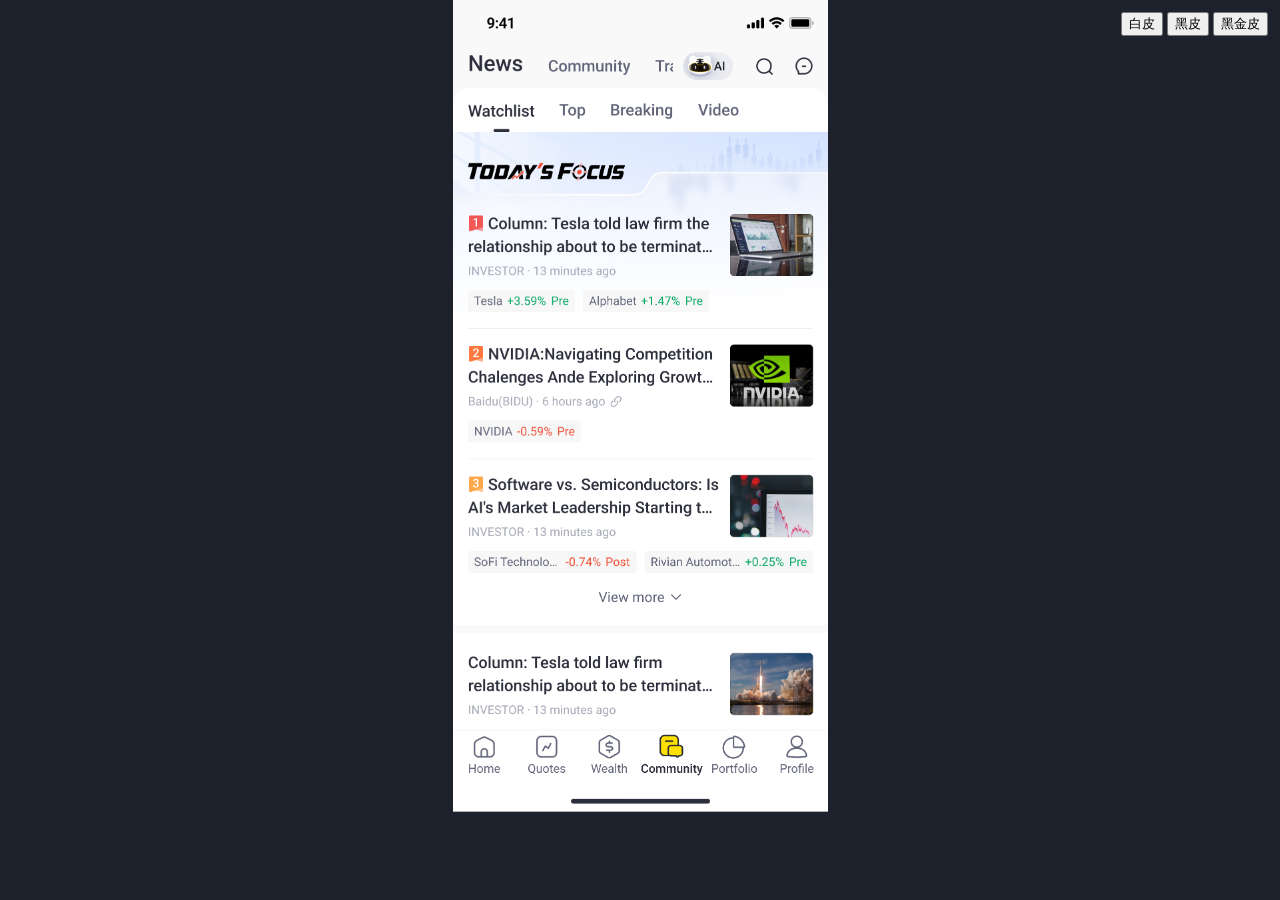
==== index.html @ 793e230c "Publish 资讯自选 page" ====
<!doctype html>
<html lang="en">
  <head>
    <meta charset="UTF-8" />
    <meta name="viewport" content="width=device-width, initial-scale=1.0" />
    <meta name="google" content="notranslate" />
    <title>资讯自选 · Figma 成稿预览</title>
    <style>
      * { box-sizing: border-box; }
      html, body { min-height: 100%; margin: 0; }
      body { display: grid; place-items: center; background: #1d212b; font-family: system-ui, sans-serif; }
      .skin-picker { position: fixed; z-index: 1; top: 12px; right: 12px; display: flex; gap: 4px; }
      .screen { width: 375px; height: 812px; display: flex; flex-direction: column; overflow: hidden; }
      .scroll-content { flex: 1; overflow-y: auto; overflow-x: hidden; }
      .art-clip { height: 2968px; overflow: hidden; }
      .art-clip img { display: none; width: 375px; height: auto; }
      .art-clip img.is-active { display: block; }
      .tb-nav-bar { flex: 0 0 83px; overflow: hidden; }
      .tb-nav-bar div { display: none; width: 375px; height: 83px; background-repeat: no-repeat; background-size: 375px 3051px; background-position: center bottom; }
      .tb-nav-bar div.is-active { display: block; }
      .tb-nav-bar [data-skin="light"] { background-image: url("assets/白皮资讯-自选.png"); }
      .tb-nav-bar [data-skin="dark"] { background-image: url("assets/黑皮资讯-自选.png"); }
      .tb-nav-bar [data-skin="blackgold"] { background-image: url("assets/黑金皮资讯-自选.png"); }
      @media (max-width: 375px) { .screen { width: 100vw; height: 100vh; } .art-clip img { width: 100vw; } }
    </style>
  </head>
  <body class="notranslate" translate="no">
    <div class="skin-picker" role="group" aria-label="皮肤切换">
      <button type="button" data-skin-choice="light">白皮</button>
      <button type="button" data-skin-choice="dark">黑皮</button>
      <button type="button" data-skin-choice="blackgold">黑金皮</button>
    </div>
    <main class="screen" aria-label="资讯自选 Figma 成稿，375 × 812 可滚动预览">
      <section class="scroll-content" aria-label="可滚动内容">
        <div class="art-clip">
          <img class="is-active" data-skin="light" src="assets/白皮资讯-自选.png" alt="资讯自选白皮 Figma 成稿" />
          <img data-skin="dark" src="assets/黑皮资讯-自选.png" alt="资讯自选黑皮 Figma 成稿" />
          <img data-skin="blackgold" src="assets/黑金皮资讯-自选.png" alt="资讯自选黑金皮 Figma 成稿" />
        </div>
      </section>
      <footer class="tb-nav-bar" aria-label="固定底部导航">
        <div class="is-active" data-skin="light"></div>
        <div data-skin="dark"></div>
        <div data-skin="blackgold"></div>
      </footer>
    </main>
    <script>
      const scrollContent = document.querySelector('.scroll-content');
      document.querySelectorAll('[data-skin-choice]').forEach((button) => {
        button.addEventListener('click', () => {
          document.querySelectorAll('[data-skin]').forEach((image) => image.classList.toggle('is-active', image.dataset.skin === button.dataset.skinChoice));
          scrollContent.scrollTop = 0;
        });
      });
    </script>
  </body>
</html>
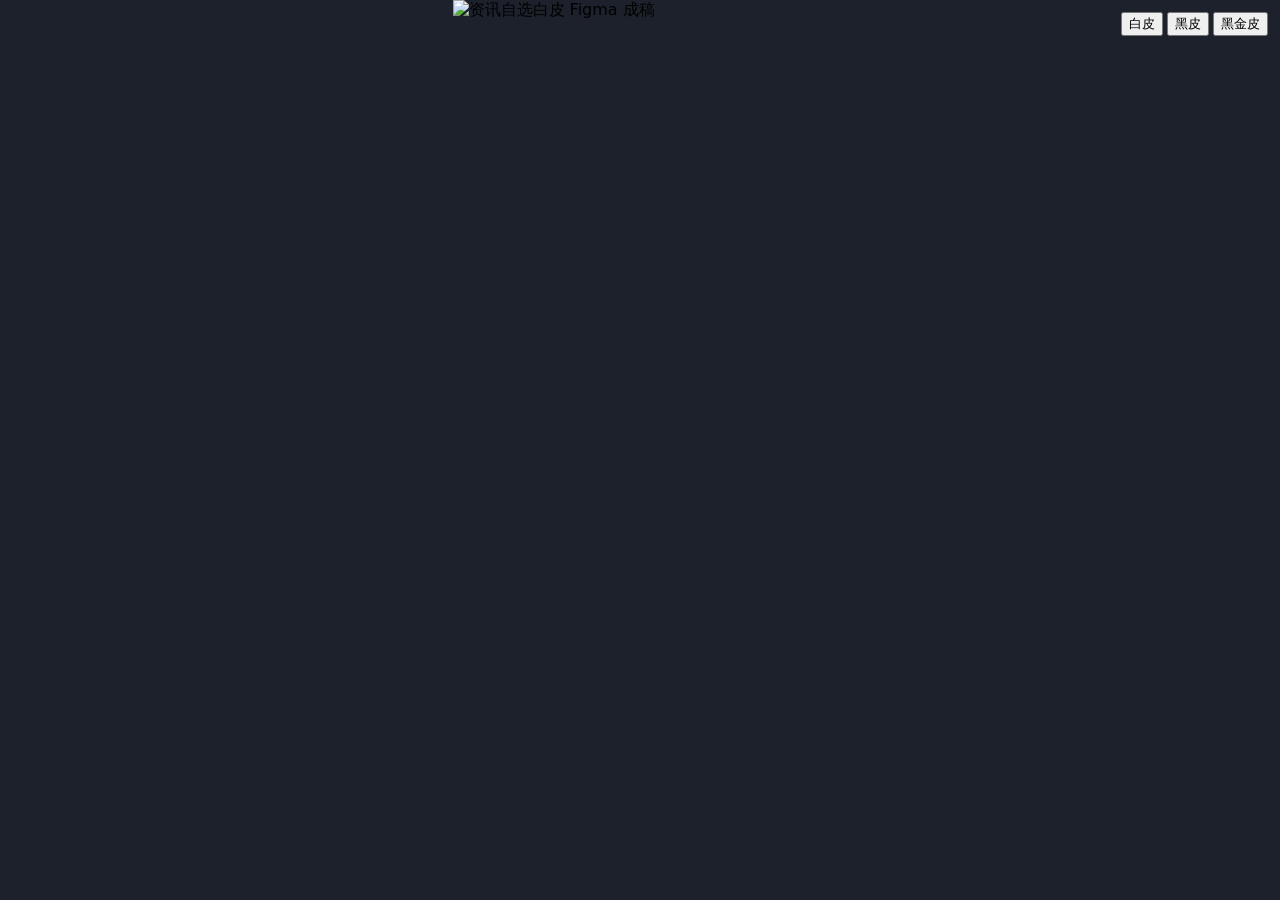
==== commit 0358c8d3: "Sync fixed bottom navigation" ====
--- a/index.html
+++ b/index.html
@@ -18,9 +18,9 @@
       .tb-nav-bar { flex: 0 0 83px; overflow: hidden; }
       .tb-nav-bar div { display: none; width: 375px; height: 83px; background-repeat: no-repeat; background-size: 375px 3051px; background-position: center bottom; }
       .tb-nav-bar div.is-active { display: block; }
-      .tb-nav-bar [data-skin="light"] { background-image: url("assets/白皮资讯-自选.png"); }
-      .tb-nav-bar [data-skin="dark"] { background-image: url("assets/黑皮资讯-自选.png"); }
-      .tb-nav-bar [data-skin="blackgold"] { background-image: url("assets/黑金皮资讯-自选.png"); }
+      .tb-nav-bar [data-skin="light"] { background-image: url("../../02-Figma链接与导出/资讯自选/白皮资讯-自选-参考.png"); }
+      .tb-nav-bar [data-skin="dark"] { background-image: url("../../02-Figma链接与导出/资讯自选/黑皮资讯-自选-参考.png"); }
+      .tb-nav-bar [data-skin="blackgold"] { background-image: url("../../02-Figma链接与导出/资讯自选/黑金皮资讯-自选-参考.png"); }
       @media (max-width: 375px) { .screen { width: 100vw; height: 100vh; } .art-clip img { width: 100vw; } }
     </style>
   </head>
@@ -33,9 +33,9 @@
     <main class="screen" aria-label="资讯自选 Figma 成稿，375 × 812 可滚动预览">
       <section class="scroll-content" aria-label="可滚动内容">
         <div class="art-clip">
-          <img class="is-active" data-skin="light" src="assets/白皮资讯-自选.png" alt="资讯自选白皮 Figma 成稿" />
-          <img data-skin="dark" src="assets/黑皮资讯-自选.png" alt="资讯自选黑皮 Figma 成稿" />
-          <img data-skin="blackgold" src="assets/黑金皮资讯-自选.png" alt="资讯自选黑金皮 Figma 成稿" />
+          <img class="is-active" data-skin="light" src="../../02-Figma链接与导出/资讯自选/白皮资讯-自选-参考.png" alt="资讯自选白皮 Figma 成稿" />
+          <img data-skin="dark" src="../../02-Figma链接与导出/资讯自选/黑皮资讯-自选-参考.png" alt="资讯自选黑皮 Figma 成稿" />
+          <img data-skin="blackgold" src="../../02-Figma链接与导出/资讯自选/黑金皮资讯-自选-参考.png" alt="资讯自选黑金皮 Figma 成稿" />
         </div>
       </section>
       <footer class="tb-nav-bar" aria-label="固定底部导航">
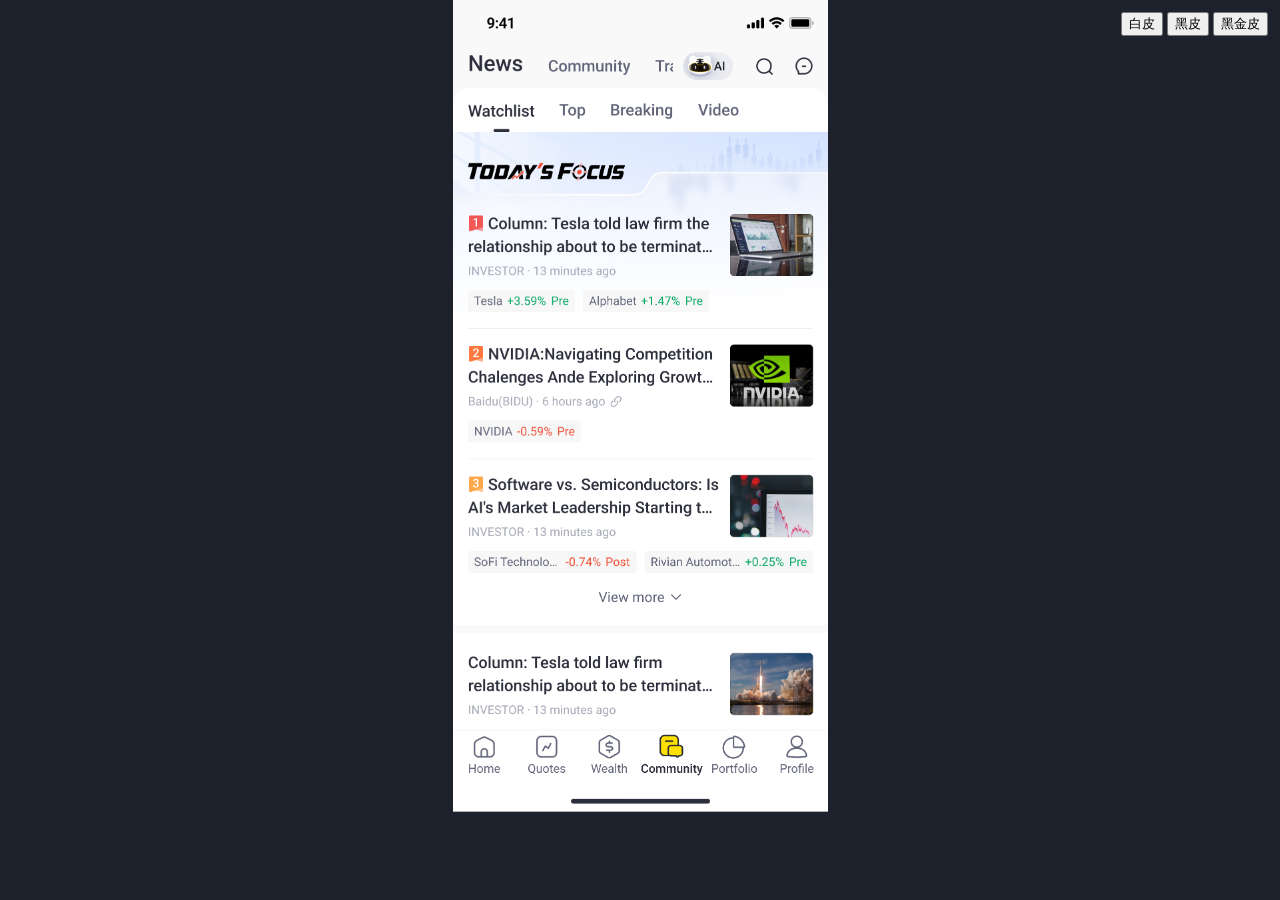
==== commit 869e40ac: "Fix public asset paths" ====
--- a/index.html
+++ b/index.html
@@ -18,9 +18,9 @@
       .tb-nav-bar { flex: 0 0 83px; overflow: hidden; }
       .tb-nav-bar div { display: none; width: 375px; height: 83px; background-repeat: no-repeat; background-size: 375px 3051px; background-position: center bottom; }
       .tb-nav-bar div.is-active { display: block; }
-      .tb-nav-bar [data-skin="light"] { background-image: url("../../02-Figma链接与导出/资讯自选/白皮资讯-自选-参考.png"); }
-      .tb-nav-bar [data-skin="dark"] { background-image: url("../../02-Figma链接与导出/资讯自选/黑皮资讯-自选-参考.png"); }
-      .tb-nav-bar [data-skin="blackgold"] { background-image: url("../../02-Figma链接与导出/资讯自选/黑金皮资讯-自选-参考.png"); }
+      .tb-nav-bar [data-skin="light"] { background-image: url("assets/白皮资讯-自选.png"); }
+      .tb-nav-bar [data-skin="dark"] { background-image: url("assets/黑皮资讯-自选.png"); }
+      .tb-nav-bar [data-skin="blackgold"] { background-image: url("assets/黑金皮资讯-自选.png"); }
       @media (max-width: 375px) { .screen { width: 100vw; height: 100vh; } .art-clip img { width: 100vw; } }
     </style>
   </head>
@@ -33,9 +33,9 @@
     <main class="screen" aria-label="资讯自选 Figma 成稿，375 × 812 可滚动预览">
       <section class="scroll-content" aria-label="可滚动内容">
         <div class="art-clip">
-          <img class="is-active" data-skin="light" src="../../02-Figma链接与导出/资讯自选/白皮资讯-自选-参考.png" alt="资讯自选白皮 Figma 成稿" />
-          <img data-skin="dark" src="../../02-Figma链接与导出/资讯自选/黑皮资讯-自选-参考.png" alt="资讯自选黑皮 Figma 成稿" />
-          <img data-skin="blackgold" src="../../02-Figma链接与导出/资讯自选/黑金皮资讯-自选-参考.png" alt="资讯自选黑金皮 Figma 成稿" />
+          <img class="is-active" data-skin="light" src="assets/白皮资讯-自选.png" alt="资讯自选白皮 Figma 成稿" />
+          <img data-skin="dark" src="assets/黑皮资讯-自选.png" alt="资讯自选黑皮 Figma 成稿" />
+          <img data-skin="blackgold" src="assets/黑金皮资讯-自选.png" alt="资讯自选黑金皮 Figma 成稿" />
         </div>
       </section>
       <footer class="tb-nav-bar" aria-label="固定底部导航">
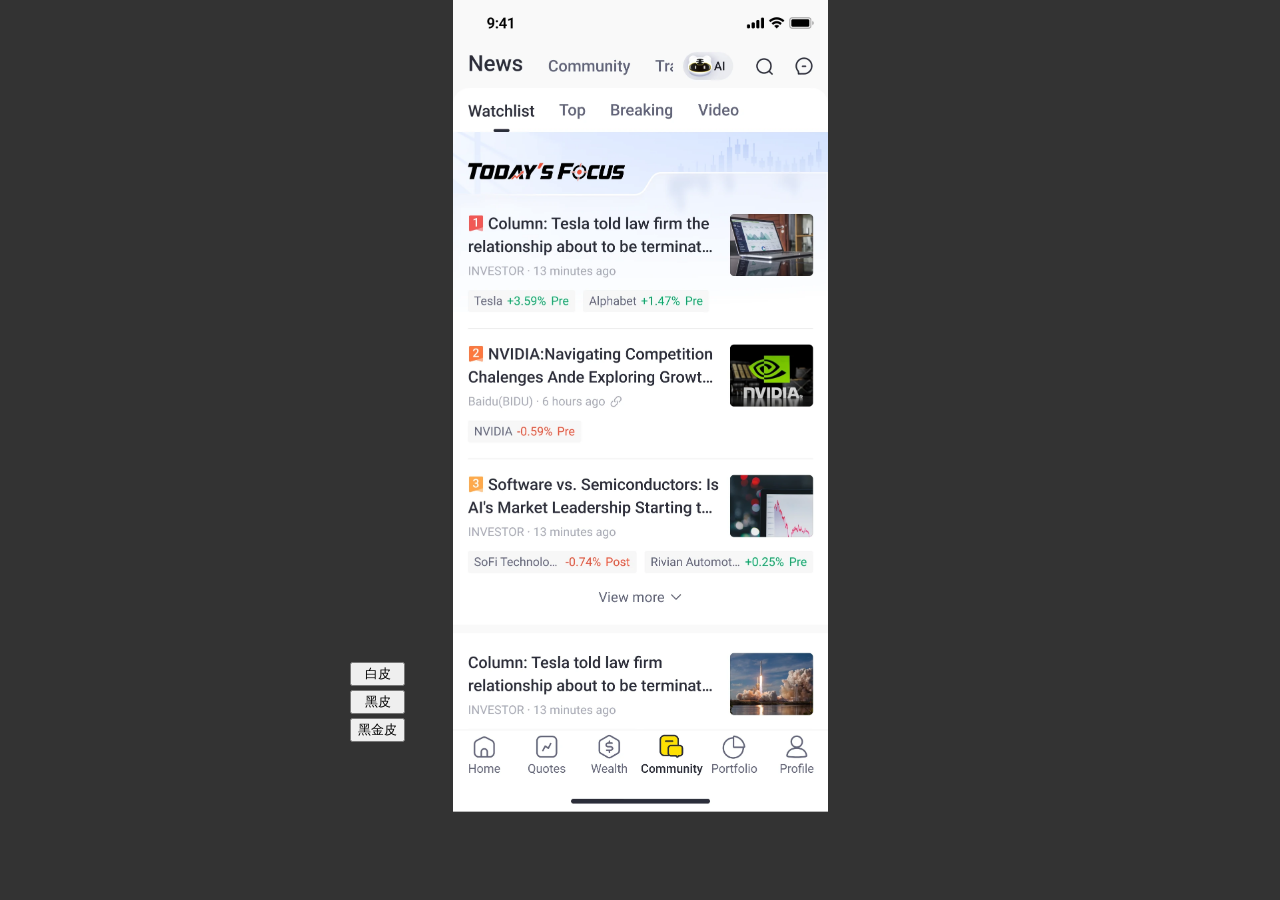
==== commit ed0adaf3: "Rename Watchlist public page" ====
--- a/index.html
+++ b/index.html
@@ -2,56 +2,10 @@
 <html lang="en">
   <head>
     <meta charset="UTF-8" />
-    <meta name="viewport" content="width=device-width, initial-scale=1.0" />
-    <meta name="google" content="notranslate" />
-    <title>资讯自选 · Figma 成稿预览</title>
-    <style>
-      * { box-sizing: border-box; }
-      html, body { min-height: 100%; margin: 0; }
-      body { display: grid; place-items: center; background: #1d212b; font-family: system-ui, sans-serif; }
-      .skin-picker { position: fixed; z-index: 1; top: 12px; right: 12px; display: flex; gap: 4px; }
-      .screen { width: 375px; height: 812px; display: flex; flex-direction: column; overflow: hidden; }
-      .scroll-content { flex: 1; overflow-y: auto; overflow-x: hidden; }
-      .art-clip { height: 2968px; overflow: hidden; }
-      .art-clip img { display: none; width: 375px; height: auto; }
-      .art-clip img.is-active { display: block; }
-      .tb-nav-bar { flex: 0 0 83px; overflow: hidden; }
-      .tb-nav-bar div { display: none; width: 375px; height: 83px; background-repeat: no-repeat; background-size: 375px 3051px; background-position: center bottom; }
-      .tb-nav-bar div.is-active { display: block; }
-      .tb-nav-bar [data-skin="light"] { background-image: url("assets/白皮资讯-自选.png"); }
-      .tb-nav-bar [data-skin="dark"] { background-image: url("assets/黑皮资讯-自选.png"); }
-      .tb-nav-bar [data-skin="blackgold"] { background-image: url("assets/黑金皮资讯-自选.png"); }
-      @media (max-width: 375px) { .screen { width: 100vw; height: 100vh; } .art-clip img { width: 100vw; } }
-    </style>
+    <meta http-equiv="refresh" content="0; url=News-Watchlist.html" />
+    <title>Community UI Hub</title>
   </head>
-  <body class="notranslate" translate="no">
-    <div class="skin-picker" role="group" aria-label="皮肤切换">
-      <button type="button" data-skin-choice="light">白皮</button>
-      <button type="button" data-skin-choice="dark">黑皮</button>
-      <button type="button" data-skin-choice="blackgold">黑金皮</button>
-    </div>
-    <main class="screen" aria-label="资讯自选 Figma 成稿，375 × 812 可滚动预览">
-      <section class="scroll-content" aria-label="可滚动内容">
-        <div class="art-clip">
-          <img class="is-active" data-skin="light" src="assets/白皮资讯-自选.png" alt="资讯自选白皮 Figma 成稿" />
-          <img data-skin="dark" src="assets/黑皮资讯-自选.png" alt="资讯自选黑皮 Figma 成稿" />
-          <img data-skin="blackgold" src="assets/黑金皮资讯-自选.png" alt="资讯自选黑金皮 Figma 成稿" />
-        </div>
-      </section>
-      <footer class="tb-nav-bar" aria-label="固定底部导航">
-        <div class="is-active" data-skin="light"></div>
-        <div data-skin="dark"></div>
-        <div data-skin="blackgold"></div>
-      </footer>
-    </main>
-    <script>
-      const scrollContent = document.querySelector('.scroll-content');
-      document.querySelectorAll('[data-skin-choice]').forEach((button) => {
-        button.addEventListener('click', () => {
-          document.querySelectorAll('[data-skin]').forEach((image) => image.classList.toggle('is-active', image.dataset.skin === button.dataset.skinChoice));
-          scrollContent.scrollTop = 0;
-        });
-      });
-    </script>
+  <body>
+    <a href="News-Watchlist.html">Open News Watchlist</a>
   </body>
 </html>
